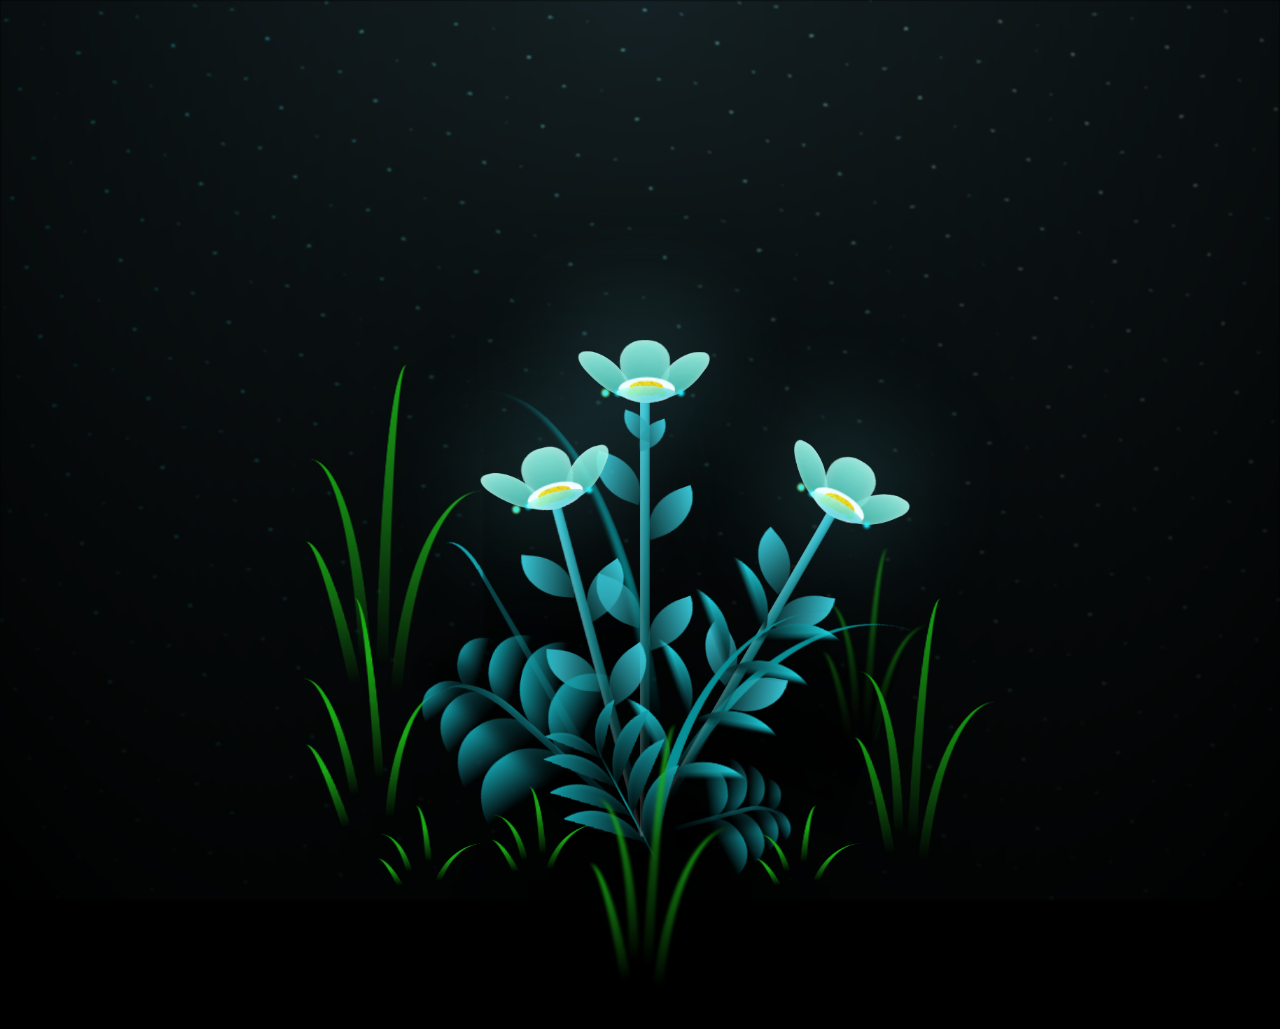
==== index.html @ 648939be "testing" ====
<!DOCTYPE html>
<html lang="en">
<head>
    <meta charset="UTF-8">
    <meta name="viewport" content="width=device-width, initial-scale=1.0">
    <link rel="stylesheet" href="style.css">
    <title>pputeriw</title>
</head>
<body class="not-loaded">
  <a href="next.html"></a>
    <div class="night"></div>
    <div class="flowers">
      <div class="flower flower--1">
        <div class="flower__leafs flower__leafs--1">
          <div class="flower__leaf flower__leaf--1"></div>
          <div class="flower__leaf flower__leaf--2"></div>
          <div class="flower__leaf flower__leaf--3"></div>
          <div class="flower__leaf flower__leaf--4"></div>
  
          <div class="flower__white-circle"></div>
  
          <div class="flower__light flower__light--1"></div>
          <div class="flower__light flower__light--2"></div>
          <div class="flower__light flower__light--3"></div>
          <div class="flower__light flower__light--4"></div>
          <div class="flower__light flower__light--5"></div>
          <div class="flower__light flower__light--6"></div>
          <div class="flower__light flower__light--7"></div>
          <div class="flower__light flower__light--8"></div>
  
        </div>
        <div class="flower__line">
          <div class="flower__line__leaf flower__line__leaf--1"></div>
          <div class="flower__line__leaf flower__line__leaf--2"></div>
          <div class="flower__line__leaf flower__line__leaf--3"></div>
          <div class="flower__line__leaf flower__line__leaf--4"></div>
          <div class="flower__line__leaf flower__line__leaf--5"></div>
          <div class="flower__line__leaf flower__line__leaf--6"></div>
        </div>
      </div>
  
      <div class="flower flower--2">
        <div class="flower__leafs flower__leafs--2">
          <div class="flower__leaf flower__leaf--1"></div>
          <div class="flower__leaf flower__leaf--2"></div>
          <div class="flower__leaf flower__leaf--3"></div>
          <div class="flower__leaf flower__leaf--4"></div>
          <div class="flower__white-circle"></div>
  
          <div class="flower__light flower__light--1"></div>
          <div class="flower__light flower__light--2"></div>
          <div class="flower__light flower__light--3"></div>
          <div class="flower__light flower__light--4"></div>
          <div class="flower__light flower__light--5"></div>
          <div class="flower__light flower__light--6"></div>
          <div class="flower__light flower__light--7"></div>
          <div class="flower__light flower__light--8"></div>
  
        </div>
        <div class="flower__line">
          <div class="flower__line__leaf flower__line__leaf--1"></div>
          <div class="flower__line__leaf flower__line__leaf--2"></div>
          <div class="flower__line__leaf flower__line__leaf--3"></div>
          <div class="flower__line__leaf flower__line__leaf--4"></div>
        </div>
      </div>
  
      <div class="flower flower--3">
        <div class="flower__leafs flower__leafs--3">
          <div class="flower__leaf flower__leaf--1"></div>
          <div class="flower__leaf flower__leaf--2"></div>
          <div class="flower__leaf flower__leaf--3"></div>
          <div class="flower__leaf flower__leaf--4"></div>
          <div class="flower__white-circle"></div>
  
          <div class="flower__light flower__light--1"></div>
          <div class="flower__light flower__light--2"></div>
          <div class="flower__light flower__light--3"></div>
          <div class="flower__light flower__light--4"></div>
          <div class="flower__light flower__light--5"></div>
          <div class="flower__light flower__light--6"></div>
          <div class="flower__light flower__light--7"></div>
          <div class="flower__light flower__light--8"></div>
  
        </div>
        <div class="flower__line">
          <div class="flower__line__leaf flower__line__leaf--1"></div>
          <div class="flower__line__leaf flower__line__leaf--2"></div>
          <div class="flower__line__leaf flower__line__leaf--3"></div>
          <div class="flower__line__leaf flower__line__leaf--4"></div>
        </div>
      </div>
  
      <div class="grow-ans" style="--d:1.2s">
        <div class="flower__g-long">
          <div class="flower__g-long__top"></div>
          <div class="flower__g-long__bottom"></div>
        </div>
      </div>
  
      <div class="growing-grass">
        <div class="flower__grass flower__grass--1">
          <div class="flower__grass--top"></div>
          <div class="flower__grass--bottom"></div>
          <div class="flower__grass__leaf flower__grass__leaf--1"></div>
          <div class="flower__grass__leaf flower__grass__leaf--2"></div>
          <div class="flower__grass__leaf flower__grass__leaf--3"></div>
          <div class="flower__grass__leaf flower__grass__leaf--4"></div>
          <div class="flower__grass__leaf flower__grass__leaf--5"></div>
          <div class="flower__grass__leaf flower__grass__leaf--6"></div>
          <div class="flower__grass__leaf flower__grass__leaf--7"></div>
          <div class="flower__grass__leaf flower__grass__leaf--8"></div>
          <div class="flower__grass__overlay"></div>
        </div>
      </div>
  
      <div class="growing-grass">
        <div class="flower__grass flower__grass--2">
          <div class="flower__grass--top"></div>
          <div class="flower__grass--bottom"></div>
          <div class="flower__grass__leaf flower__grass__leaf--1"></div>
          <div class="flower__grass__leaf flower__grass__leaf--2"></div>
          <div class="flower__grass__leaf flower__grass__leaf--3"></div>
          <div class="flower__grass__leaf flower__grass__leaf--4"></div>
          <div class="flower__grass__leaf flower__grass__leaf--5"></div>
          <div class="flower__grass__leaf flower__grass__leaf--6"></div>
          <div class="flower__grass__leaf flower__grass__leaf--7"></div>
          <div class="flower__grass__leaf flower__grass__leaf--8"></div>
          <div class="flower__grass__overlay"></div>
        </div>
      </div>
  
      <div class="grow-ans" style="--d:2.4s">
        <div class="flower__g-right flower__g-right--1">
          <div class="leaf"></div>
        </div>
      </div>
  
      <div class="grow-ans" style="--d:2.8s">
        <div class="flower__g-right flower__g-right--2">
          <div class="leaf"></div>
        </div>
      </div>
  
      <div class="grow-ans" style="--d:2.8s">
        <div class="flower__g-front">
          <div class="flower__g-front__leaf-wrapper flower__g-front__leaf-wrapper--1">
            <div class="flower__g-front__leaf"></div>
          </div>
          <div class="flower__g-front__leaf-wrapper flower__g-front__leaf-wrapper--2">
            <div class="flower__g-front__leaf"></div>
          </div>
          <div class="flower__g-front__leaf-wrapper flower__g-front__leaf-wrapper--3">
            <div class="flower__g-front__leaf"></div>
          </div>
          <div class="flower__g-front__leaf-wrapper flower__g-front__leaf-wrapper--4">
            <div class="flower__g-front__leaf"></div>
          </div>
          <div class="flower__g-front__leaf-wrapper flower__g-front__leaf-wrapper--5">
            <div class="flower__g-front__leaf"></div>
          </div>
          <div class="flower__g-front__leaf-wrapper flower__g-front__leaf-wrapper--6">
            <div class="flower__g-front__leaf"></div>
          </div>
          <div class="flower__g-front__leaf-wrapper flower__g-front__leaf-wrapper--7">
            <div class="flower__g-front__leaf"></div>
          </div>
          <div class="flower__g-front__leaf-wrapper flower__g-front__leaf-wrapper--8">
            <div class="flower__g-front__leaf"></div>
          </div>
          <div class="flower__g-front__line"></div>
        </div>
      </div>
  
      <div class="grow-ans" style="--d:3.2s">
        <div class="flower__g-fr">
          <div class="leaf"></div>
          <div class="flower__g-fr__leaf flower__g-fr__leaf--1"></div>
          <div class="flower__g-fr__leaf flower__g-fr__leaf--2"></div>
          <div class="flower__g-fr__leaf flower__g-fr__leaf--3"></div>
          <div class="flower__g-fr__leaf flower__g-fr__leaf--4"></div>
          <div class="flower__g-fr__leaf flower__g-fr__leaf--5"></div>
          <div class="flower__g-fr__leaf flower__g-fr__leaf--6"></div>
          <div class="flower__g-fr__leaf flower__g-fr__leaf--7"></div>
          <div class="flower__g-fr__leaf flower__g-fr__leaf--8"></div>
        </div>
      </div>
  
      <div class="long-g long-g--0">
        <div class="grow-ans" style="--d:3s">
          <div class="leaf leaf--0"></div>
        </div>
        <div class="grow-ans" style="--d:2.2s">
          <div class="leaf leaf--1"></div>
        </div>
        <div class="grow-ans" style="--d:3.4s">
          <div class="leaf leaf--2"></div>
        </div>
        <div class="grow-ans" style="--d:3.6s">
          <div class="leaf leaf--3"></div>
        </div>
      </div>
  
      <div class="long-g long-g--1">
        <div class="grow-ans" style="--d:3.6s">
          <div class="leaf leaf--0"></div>
        </div>
        <div class="grow-ans" style="--d:3.8s">
          <div class="leaf leaf--1"></div>
        </div>
        <div class="grow-ans" style="--d:4s">
          <div class="leaf leaf--2"></div>
        </div>
        <div class="grow-ans" style="--d:4.2s">
          <div class="leaf leaf--3"></div>
        </div>
      </div>
  
      <div class="long-g long-g--2">
        <div class="grow-ans" style="--d:4s">
          <div class="leaf leaf--0"></div>
        </div>
        <div class="grow-ans" style="--d:4.2s">
          <div class="leaf leaf--1"></div>
        </div>
        <div class="grow-ans" style="--d:4.4s">
          <div class="leaf leaf--2"></div>
        </div>
        <div class="grow-ans" style="--d:4.6s">
          <div class="leaf leaf--3"></div>
        </div>
      </div>
  
      <div class="long-g long-g--3">
        <div class="grow-ans" style="--d:4s">
          <div class="leaf leaf--0"></div>
        </div>
        <div class="grow-ans" style="--d:4.2s">
          <div class="leaf leaf--1"></div>
        </div>
        <div class="grow-ans" style="--d:3s">
          <div class="leaf leaf--2"></div>
        </div>
        <div class="grow-ans" style="--d:3.6s">
          <div class="leaf leaf--3"></div>
        </div>
      </div>
  
      <div class="long-g long-g--4">
        <div class="grow-ans" style="--d:4s">
          <div class="leaf leaf--0"></div>
        </div>
        <div class="grow-ans" style="--d:4.2s">
          <div class="leaf leaf--1"></div>
        </div>
        <div class="grow-ans" style="--d:3s">
          <div class="leaf leaf--2"></div>
        </div>
        <div class="grow-ans" style="--d:3.6s">
          <div class="leaf leaf--3"></div>
        </div>
      </div>
  
      <div class="long-g long-g--5">
        <div class="grow-ans" style="--d:4s">
          <div class="leaf leaf--0"></div>
        </div>
        <div class="grow-ans" style="--d:4.2s">
          <div class="leaf leaf--1"></div>
        </div>
        <div class="grow-ans" style="--d:3s">
          <div class="leaf leaf--2"></div>
        </div>
        <div class="grow-ans" style="--d:3.6s">
          <div class="leaf leaf--3"></div>
        </div>
      </div>
  
      <div class="long-g long-g--6">
        <div class="grow-ans" style="--d:4.2s">
          <div class="leaf leaf--0"></div>
        </div>
        <div class="grow-ans" style="--d:4.4s">
          <div class="leaf leaf--1"></div>
        </div>
        <div class="grow-ans" style="--d:4.6s">
          <div class="leaf leaf--2"></div>
        </div>
        <div class="grow-ans" style="--d:4.8s">
          <div class="leaf leaf--3"></div>
        </div>
      </div>
  
      <div class="long-g long-g--7">
        <div class="grow-ans" style="--d:3s">
          <div class="leaf leaf--0"></div>
        </div>
        <div class="grow-ans" style="--d:3.2s">
          <div class="leaf leaf--1"></div>
        </div>
        <div class="grow-ans" style="--d:3.5s">
          <div class="leaf leaf--2"></div>
        </div>
        <div class="grow-ans" style="--d:3.6s">
          <div class="leaf leaf--3"></div>
        </div>
      </div>
    </div>
    <script src="java.js"></script>
</body>
  
</html>
---- style.css ----
*,
*::after,
*::before {
  padding: 0;
  margin: 0;
  box-sizing: border-box;
}

:root {
  --dark-color: #000;
}

body {
  display: flex;
  align-items: flex-end;
  justify-content: center;
  min-height: 100vh;
  background-color: var(--dark-color);
  overflow: hidden;
  perspective: 1000px;
}

.night {
  position: fixed;
  left: 50%;
  top: 0;
  transform: translateX(-50%);
  width: 100%;
  height: 100%;
  filter: blur(0.1vmin);
  background-image: radial-gradient(ellipse at top, transparent 0%, var(--dark-color)), radial-gradient(ellipse at bottom, var(--dark-color), rgba(145, 233, 255, 0.2)), repeating-linear-gradient(220deg, black 0px, black 19px, transparent 19px, transparent 22px), repeating-linear-gradient(189deg, black 0px, black 19px, transparent 19px, transparent 22px), repeating-linear-gradient(148deg, black 0px, black 19px, transparent 19px, transparent 22px), linear-gradient(90deg, #00fffa, #f0f0f0);
}

.flowers {
  position: relative;
  transform: scale(0.7);
}

.flower {
  position: absolute;
  bottom: 10vmin;
  transform-origin: bottom center;
  z-index: 10;
  --fl-speed: 0.8s;
}
.flower--1 {
  animation: moving-flower-1 4s linear infinite;
}
.flower--1 .flower__line {
  height: 70vmin;
  animation-delay: 0.3s;
}
.flower--1 .flower__line__leaf--1 {
  animation: blooming-leaf-right var(--fl-speed) 1.6s backwards;
}
.flower--1 .flower__line__leaf--2 {
  animation: blooming-leaf-right var(--fl-speed) 1.4s backwards;
}
.flower--1 .flower__line__leaf--3 {
  animation: blooming-leaf-left var(--fl-speed) 1.2s backwards;
}
.flower--1 .flower__line__leaf--4 {
  animation: blooming-leaf-left var(--fl-speed) 1s backwards;
}
.flower--1 .flower__line__leaf--5 {
  animation: blooming-leaf-right var(--fl-speed) 1.8s backwards;
}
.flower--1 .flower__line__leaf--6 {
  animation: blooming-leaf-left var(--fl-speed) 2s backwards;
}
.flower--2 {
  left: 50%;
  transform: rotate(30deg);
  animation: moving-flower-2 4s linear infinite;
}
.flower--2 .flower__line {
  height: 60vmin;
  animation-delay: 0.8s;
}
.flower--2 .flower__line__leaf--1 {
  animation: blooming-leaf-right var(--fl-speed) 1.9s backwards;
}
.flower--2 .flower__line__leaf--2 {
  animation: blooming-leaf-right var(--fl-speed) 1.7s backwards;
}
.flower--2 .flower__line__leaf--3 {
  animation: blooming-leaf-left var(--fl-speed) 1.5s backwards;
}
.flower--2 .flower__line__leaf--4 {
  animation: blooming-leaf-left var(--fl-speed) 1.3s backwards;
}
.flower--3 {
  left: 50%;
  transform: rotate(-15deg);
  animation: moving-flower-3 4s linear infinite;
}
.flower--3 .flower__line {
  animation-delay: 0.9s;
}
.flower--3 .flower__line__leaf--1 {
  animation: blooming-leaf-right var(--fl-speed) 2.5s backwards;
}
.flower--3 .flower__line__leaf--2 {
  animation: blooming-leaf-right var(--fl-speed) 2.3s backwards;
}
.flower--3 .flower__line__leaf--3 {
  animation: blooming-leaf-left var(--fl-speed) 2.1s backwards;
}
.flower--3 .flower__line__leaf--4 {
  animation: blooming-leaf-left var(--fl-speed) 1.9s backwards;
}
.flower__leafs {
  position: relative;
  animation: blooming-flower 2s backwards;
}
.flower__leafs--1 {
  animation-delay: 1.1s;
}
.flower__leafs--2 {
  animation-delay: 1.4s;
}
.flower__leafs--3 {
  animation-delay: 1.7s;
}
.flower__leafs::after {
  content: "";
  position: absolute;
  left: 0;
  top: 0;
  transform: translate(-50%, -100%);
  width: 8vmin;
  height: 8vmin;
  background-color: #6bf0ff;
  filter: blur(10vmin);
}
.flower__leaf {
  position: absolute;
  bottom: 0;
  left: 50%;
  width: 8vmin;
  height: 11vmin;
  border-radius: 51% 49% 47% 53%/44% 45% 55% 69%;
  background-color: #65e6cc;
  background-image: linear-gradient(to top, #40bbab, #a7ffee);
  transform-origin: bottom center;
  opacity: 0.9;
  box-shadow: inset 0 0 2vmin rgba(255, 255, 255, 0.5);
}
.flower__leaf--1 {
  transform: translate(-10%, 1%) rotateY(40deg) rotateX(-50deg);
}
.flower__leaf--2 {
  transform: translate(-50%, -4%) rotateX(40deg);
}
.flower__leaf--3 {
  transform: translate(-90%, 0%) rotateY(45deg) rotateX(50deg);
}
.flower__leaf--4 {
  width: 8vmin;
  height: 8vmin;
  transform-origin: bottom left;
  border-radius: 4vmin 10vmin 4vmin 4vmin;
  transform: translate(0%, 18%) rotateX(70deg) rotate(-43deg);
  background-image: linear-gradient(to top, #39c6d6, #a7ffee);
  z-index: 1;
  opacity: 0.8;
}
.flower__white-circle {
  position: absolute;
  left: -3.5vmin;
  top: -3vmin;
  width: 9vmin;
  height: 4vmin;
  border-radius: 50%;
  background-color: #fff;
}
.flower__white-circle::after {
  content: "";
  position: absolute;
  left: 50%;
  top: 45%;
  transform: translate(-50%, -50%);
  width: 60%;
  height: 60%;
  border-radius: inherit;
  background-image: repeating-linear-gradient(135deg, rgba(0, 0, 0, 0.03) 0px, rgba(0, 0, 0, 0.03) 1px, transparent 1px, transparent 12px), repeating-linear-gradient(45deg, rgba(0, 0, 0, 0.03) 0px, rgba(0, 0, 0, 0.03) 1px, transparent 1px, transparent 12px), repeating-linear-gradient(67.5deg, rgba(0, 0, 0, 0.03) 0px, rgba(0, 0, 0, 0.03) 1px, transparent 1px, transparent 12px), repeating-linear-gradient(135deg, rgba(0, 0, 0, 0.03) 0px, rgba(0, 0, 0, 0.03) 1px, transparent 1px, transparent 12px), repeating-linear-gradient(45deg, rgba(0, 0, 0, 0.03) 0px, rgba(0, 0, 0, 0.03) 1px, transparent 1px, transparent 12px), repeating-linear-gradient(112.5deg, rgba(0, 0, 0, 0.03) 0px, rgba(0, 0, 0, 0.03) 1px, transparent 1px, transparent 12px), repeating-linear-gradient(112.5deg, rgba(0, 0, 0, 0.03) 0px, rgba(0, 0, 0, 0.03) 1px, transparent 1px, transparent 12px), repeating-linear-gradient(45deg, rgba(0, 0, 0, 0.03) 0px, rgba(0, 0, 0, 0.03) 1px, transparent 1px, transparent 12px), repeating-linear-gradient(22.5deg, rgba(0, 0, 0, 0.03) 0px, rgba(0, 0, 0, 0.03) 1px, transparent 1px, transparent 12px), repeating-linear-gradient(45deg, rgba(0, 0, 0, 0.03) 0px, rgba(0, 0, 0, 0.03) 1px, transparent 1px, transparent 12px), repeating-linear-gradient(22.5deg, rgba(0, 0, 0, 0.03) 0px, rgba(0, 0, 0, 0.03) 1px, transparent 1px, transparent 12px), repeating-linear-gradient(135deg, rgba(0, 0, 0, 0.03) 0px, rgba(0, 0, 0, 0.03) 1px, transparent 1px, transparent 12px), repeating-linear-gradient(157.5deg, rgba(0, 0, 0, 0.03) 0px, rgba(0, 0, 0, 0.03) 1px, transparent 1px, transparent 12px), repeating-linear-gradient(67.5deg, rgba(0, 0, 0, 0.03) 0px, rgba(0, 0, 0, 0.03) 1px, transparent 1px, transparent 12px), repeating-linear-gradient(67.5deg, rgba(0, 0, 0, 0.03) 0px, rgba(0, 0, 0, 0.03) 1px, transparent 1px, transparent 12px), linear-gradient(90deg, #ffeb12, #ffce00);
}
.flower__line {
  height: 55vmin;
  width: 1.5vmin;
  background-image: linear-gradient(to left, rgba(0, 0, 0, 0.2), transparent, rgba(255, 255, 255, 0.2)), linear-gradient(to top, transparent 10%, #14757a, #39c6d6);
  box-shadow: inset 0 0 2px rgba(0, 0, 0, 0.5);
  animation: grow-flower-tree 4s backwards;
}
.flower__line__leaf {
  --w: 7vmin;
  --h: calc(var(--w) + 2vmin);
  position: absolute;
  top: 20%;
  left: 90%;
  width: var(--w);
  height: var(--h);
  border-top-right-radius: var(--h);
  border-bottom-left-radius: var(--h);
  background-image: linear-gradient(to top, rgba(20, 117, 122, 0.4), #39c6d6);
}
.flower__line__leaf--1 {
  transform: rotate(70deg) rotateY(30deg);
}
.flower__line__leaf--2 {
  top: 45%;
  transform: rotate(70deg) rotateY(30deg);
}
.flower__line__leaf--3, .flower__line__leaf--4, .flower__line__leaf--6 {
  border-top-right-radius: 0;
  border-bottom-left-radius: 0;
  border-top-left-radius: var(--h);
  border-bottom-right-radius: var(--h);
  left: -460%;
  top: 12%;
  transform: rotate(-70deg) rotateY(30deg);
}
.flower__line__leaf--4 {
  top: 40%;
}
.flower__line__leaf--5 {
  top: 0;
  transform-origin: left;
  transform: rotate(70deg) rotateY(30deg) scale(0.6);
}
.flower__line__leaf--6 {
  top: -2%;
  left: -450%;
  transform-origin: right;
  transform: rotate(-70deg) rotateY(30deg) scale(0.6);
}
.flower__light {
  position: absolute;
  bottom: 0vmin;
  width: 1vmin;
  height: 1vmin;
  background-color: #fffb00;
  border-radius: 50%;
  filter: blur(0.2vmin);
  animation: light-ans 4s linear infinite backwards;
}
.flower__light:nth-child(odd) {
  background-color: #23f0ff;
}
.flower__light--1 {
  left: -2vmin;
  animation-delay: 1s;
}
.flower__light--2 {
  left: 3vmin;
  animation-delay: 0.5s;
}
.flower__light--3 {
  left: -6vmin;
  animation-delay: 0.3s;
}
.flower__light--4 {
  left: 6vmin;
  animation-delay: 0.9s;
}
.flower__light--5 {
  left: -1vmin;
  animation-delay: 1.5s;
}
.flower__light--6 {
  left: -4vmin;
  animation-delay: 3s;
}
.flower__light--7 {
  left: 3vmin;
  animation-delay: 2s;
}
.flower__light--8 {
  left: -6vmin;
  animation-delay: 3.5s;
}
.flower__grass {
  --c: #159faa;
  --line-w: 1.5vmin;
  position: absolute;
  bottom: 12vmin;
  left: -7vmin;
  display: flex;
  flex-direction: column;
  align-items: flex-end;
  z-index: 20;
  transform-origin: bottom center;
  transform: rotate(-48deg) rotateY(40deg);
}
.flower__grass--1 {
  animation: moving-grass 2s linear infinite;
}
.flower__grass--2 {
  left: 2vmin;
  bottom: 10vmin;
  transform: scale(0.5) rotate(75deg) rotateX(10deg) rotateY(-200deg);
  opacity: 0.8;
  z-index: 0;
  animation: moving-grass--2 1.5s linear infinite;
}
.flower__grass--top {
  width: 7vmin;
  height: 10vmin;
  border-top-right-radius: 100%;
  border-right: var(--line-w) solid var(--c);
  transform-origin: bottom center;
  transform: rotate(-2deg);
}
.flower__grass--bottom {
  margin-top: -2px;
  width: var(--line-w);
  height: 25vmin;
  background-image: linear-gradient(to top, transparent, var(--c));
}
.flower__grass__leaf {
  --size: 10vmin;
  position: absolute;
  width: calc(var(--size) * 2.1);
  height: var(--size);
  border-top-left-radius: var(--size);
  border-top-right-radius: var(--size);
  background-image: linear-gradient(to top, transparent, transparent 30%, var(--c));
  z-index: 100;
}
.flower__grass__leaf--1 {
  top: -6%;
  left: 30%;
  --size: 6vmin;
  transform: rotate(-20deg);
  animation: growing-grass-ans--1 2s 2.6s backwards;
}
@keyframes growing-grass-ans--1 {
  0% {
    transform-origin: bottom left;
    transform: rotate(-20deg) scale(0);
  }
}
.flower__grass__leaf--2 {
  top: -5%;
  left: -110%;
  --size: 6vmin;
  transform: rotate(10deg);
  animation: growing-grass-ans--2 2s 2.4s linear backwards;
}
@keyframes growing-grass-ans--2 {
  0% {
    transform-origin: bottom right;
    transform: rotate(10deg) scale(0);
  }
}
.flower__grass__leaf--3 {
  top: 5%;
  left: 60%;
  --size: 8vmin;
  transform: rotate(-18deg) rotateX(-20deg);
  animation: growing-grass-ans--3 2s 2.2s linear backwards;
}
@keyframes growing-grass-ans--3 {
  0% {
    transform-origin: bottom left;
    transform: rotate(-18deg) rotateX(-20deg) scale(0);
  }
}
.flower__grass__leaf--4 {
  top: 6%;
  left: -135%;
  --size: 8vmin;
  transform: rotate(2deg);
  animation: growing-grass-ans--4 2s 2s linear backwards;
}
@keyframes growing-grass-ans--4 {
  0% {
    transform-origin: bottom right;
    transform: rotate(2deg) scale(0);
  }
}
.flower__grass__leaf--5 {
  top: 20%;
  left: 60%;
  --size: 10vmin;
  transform: rotate(-24deg) rotateX(-20deg);
  animation: growing-grass-ans--5 2s 1.8s linear backwards;
}
@keyframes growing-grass-ans--5 {
  0% {
    transform-origin: bottom left;
    transform: rotate(-24deg) rotateX(-20deg) scale(0);
  }
}
.flower__grass__leaf--6 {
  top: 22%;
  left: -180%;
  --size: 10vmin;
  transform: rotate(10deg);
  animation: growing-grass-ans--6 2s 1.6s linear backwards;
}
@keyframes growing-grass-ans--6 {
  0% {
    transform-origin: bottom right;
    transform: rotate(10deg) scale(0);
  }
}
.flower__grass__leaf--7 {
  top: 39%;
  left: 70%;
  --size: 10vmin;
  transform: rotate(-10deg);
  animation: growing-grass-ans--7 2s 1.4s linear backwards;
}
@keyframes growing-grass-ans--7 {
  0% {
    transform-origin: bottom left;
    transform: rotate(-10deg) scale(0);
  }
}
.flower__grass__leaf--8 {
  top: 40%;
  left: -215%;
  --size: 11vmin;
  transform: rotate(10deg);
  animation: growing-grass-ans--8 2s 1.2s linear backwards;
}
@keyframes growing-grass-ans--8 {
  0% {
    transform-origin: bottom right;
    transform: rotate(10deg) scale(0);
  }
}
.flower__grass__overlay {
  position: absolute;
  top: -10%;
  right: 0%;
  width: 100%;
  height: 100%;
  background-color: rgba(0, 0, 0, 0.6);
  filter: blur(1.5vmin);
  z-index: 100;
}
.flower__g-long {
  --w: 2vmin;
  --h: 6vmin;
  --c: #159faa;
  position: absolute;
  bottom: 10vmin;
  left: -3vmin;
  transform-origin: bottom center;
  transform: rotate(-30deg) rotateY(-20deg);
  display: flex;
  flex-direction: column;
  align-items: flex-end;
  animation: flower-g-long-ans 3s linear infinite;
}
@keyframes flower-g-long-ans {
  0%, 100% {
    transform: rotate(-30deg) rotateY(-20deg);
  }
  50% {
    transform: rotate(-32deg) rotateY(-20deg);
  }
}
.flower__g-long__top {
  top: calc(var(--h) * -1);
  width: calc(var(--w) + 1vmin);
  height: var(--h);
  border-top-right-radius: 100%;
  border-right: 0.7vmin solid var(--c);
  transform: translate(-0.7vmin, 1vmin);
}
.flower__g-long__bottom {
  width: var(--w);
  height: 50vmin;
  transform-origin: bottom center;
  background-image: linear-gradient(to top, transparent 30%, var(--c));
  box-shadow: inset 0 0 2px rgba(0, 0, 0, 0.5);
  clip-path: polygon(35% 0, 65% 1%, 100% 100%, 0% 100%);
}
.flower__g-right {
  position: absolute;
  bottom: 6vmin;
  left: -2vmin;
  transform-origin: bottom left;
  transform: rotate(20deg);
}
.flower__g-right .leaf {
  width: 30vmin;
  height: 50vmin;
  border-top-left-radius: 100%;
  border-left: 2vmin solid #079097;
  background-image: linear-gradient(to bottom, transparent, var(--dark-color) 60%);
  mask-image: linear-gradient(to top, transparent 30%, #079097 60%);
}
.flower__g-right--1 {
  animation: flower-g-right-ans 2.5s linear infinite;
}
.flower__g-right--2 {
  left: 5vmin;
  transform: rotateY(-180deg);
  animation: flower-g-right-ans--2 3s linear infinite;
}
.flower__g-right--2 .leaf {
  height: 75vmin;
  filter: blur(0.3vmin);
  opacity: 0.8;
}
@keyframes flower-g-right-ans {
  0%, 100% {
    transform: rotate(20deg);
  }
  50% {
    transform: rotate(24deg) rotateX(-20deg);
  }
}
@keyframes flower-g-right-ans--2 {
  0%, 100% {
    transform: rotateY(-180deg) rotate(0deg) rotateX(-20deg);
  }
  50% {
    transform: rotateY(-180deg) rotate(6deg) rotateX(-20deg);
  }
}
.flower__g-front {
  position: absolute;
  bottom: 6vmin;
  left: 2.5vmin;
  z-index: 100;
  transform-origin: bottom center;
  transform: rotate(-28deg) rotateY(30deg) scale(1.04);
  animation: flower__g-front-ans 2s linear infinite;
}
@keyframes flower__g-front-ans {
  0%, 100% {
    transform: rotate(-28deg) rotateY(30deg) scale(1.04);
  }
  50% {
    transform: rotate(-35deg) rotateY(40deg) scale(1.04);
  }
}
.flower__g-front__line {
  width: 0.3vmin;
  height: 20vmin;
  background-image: linear-gradient(to top, transparent, #079097, transparent 100%);
  position: relative;
}
.flower__g-front__leaf-wrapper {
  position: absolute;
  top: 0;
  left: 0;
  transform-origin: bottom left;
  transform: rotate(10deg);
}
.flower__g-front__leaf-wrapper:nth-child(even) {
  left: 0vmin;
  transform: rotateY(-180deg) rotate(5deg);
  animation: flower__g-front__leaf-left-ans 1s ease-in backwards;
}
.flower__g-front__leaf-wrapper:nth-child(odd) {
  animation: flower__g-front__leaf-ans 1s ease-in backwards;
}
.flower__g-front__leaf-wrapper--1 {
  top: -8vmin;
  transform: scale(0.7);
  animation: flower__g-front__leaf-ans 1s 5.5s ease-in backwards !important;
}
.flower__g-front__leaf-wrapper--2 {
  top: -8vmin;
  transform: rotateY(-180deg) scale(0.7) !important;
  animation: flower__g-front__leaf-left-ans-2 1s 4.6s ease-in backwards !important;
}
.flower__g-front__leaf-wrapper--3 {
  top: -3vmin;
  animation: flower__g-front__leaf-ans 1s 4.6s ease-in backwards;
}
.flower__g-front__leaf-wrapper--4 {
  top: -3vmin;
  transform: rotateY(-180deg) scale(0.9) !important;
  animation: flower__g-front__leaf-left-ans-2 1s 4.6s ease-in backwards !important;
}
@keyframes flower__g-front__leaf-left-ans-2 {
  0% {
    transform: rotateY(-180deg) scale(0);
  }
}
.flower__g-front__leaf-wrapper--5, .flower__g-front__leaf-wrapper--6 {
  top: 2vmin;
}
.flower__g-front__leaf-wrapper--7, .flower__g-front__leaf-wrapper--8 {
  top: 6.5vmin;
}
.flower__g-front__leaf-wrapper--2 {
  animation-delay: 5.2s !important;
}
.flower__g-front__leaf-wrapper--3 {
  animation-delay: 4.9s !important;
}
.flower__g-front__leaf-wrapper--5 {
  animation-delay: 4.3s !important;
}
.flower__g-front__leaf-wrapper--6 {
  animation-delay: 4.1s !important;
}
.flower__g-front__leaf-wrapper--7 {
  animation-delay: 3.8s !important;
}
.flower__g-front__leaf-wrapper--8 {
  animation-delay: 3.5s !important;
}
@keyframes flower__g-front__leaf-ans {
  0% {
    transform: rotate(10deg) scale(0);
  }
}
@keyframes flower__g-front__leaf-left-ans {
  0% {
    transform: rotateY(-180deg) rotate(5deg) scale(0);
  }
}
.flower__g-front__leaf {
  width: 10vmin;
  height: 10vmin;
  border-radius: 100% 0% 0% 100%/100% 100% 0% 0%;
  box-shadow: inset 0 2px 1vmin rgba(44, 238, 252, 0.2);
  background-image: linear-gradient(to bottom left, transparent, var(--dark-color)), linear-gradient(to bottom right, #159faa 50%, transparent 50%, transparent);
  -webkit-mask-image: linear-gradient(to bottom right, #159faa 50%, transparent 50%, transparent);
  mask-image: linear-gradient(to bottom right, #159faa 50%, transparent 50%, transparent);
}
.flower__g-fr {
  position: absolute;
  bottom: -4vmin;
  left: vmin;
  transform-origin: bottom left;
  z-index: 10;
  animation: flower__g-fr-ans 2s linear infinite;
}
@keyframes flower__g-fr-ans {
  0%, 100% {
    transform: rotate(2deg);
  }
  50% {
    transform: rotate(4deg);
  }
}
.flower__g-fr .leaf {
  width: 30vmin;
  height: 50vmin;
  border-top-left-radius: 100%;
  border-left: 2vmin solid #079097;
  mask-image: linear-gradient(to top, transparent 25%, #079097 50%);
  position: relative;
  z-index: 1;
}
.flower__g-fr__leaf {
  position: absolute;
  top: 0;
  left: 0;
  width: 10vmin;
  height: 10vmin;
  border-radius: 100% 0% 0% 100%/100% 100% 0% 0%;
  box-shadow: inset 0 2px 1vmin rgba(44, 238, 252, 0.2);
  background-image: linear-gradient(to bottom left, transparent, var(--dark-color) 98%), linear-gradient(to bottom right, #23f0ff 45%, transparent 50%, transparent);
  mask-image: linear-gradient(135deg, #159faa 40%, transparent 50%, transparent);
}
.flower__g-fr__leaf--1 {
  left: 20vmin;
  transform: rotate(45deg);
  animation: flower__g-fr-leaft-ans-1 0.5s 5.2s linear backwards;
}
@keyframes flower__g-fr-leaft-ans-1 {
  0% {
    transform-origin: left;
    transform: rotate(45deg) scale(0);
  }
}
.flower__g-fr__leaf--2 {
  left: 12vmin;
  top: -7vmin;
  transform: rotate(25deg) rotateY(-180deg);
  animation: flower__g-fr-leaft-ans-6 0.5s 5s linear backwards;
}
.flower__g-fr__leaf--3 {
  left: 15vmin;
  top: 6vmin;
  transform: rotate(55deg);
  animation: flower__g-fr-leaft-ans-5 0.5s 4.8s linear backwards;
}
.flower__g-fr__leaf--4 {
  left: 6vmin;
  top: -2vmin;
  transform: rotate(25deg) rotateY(-180deg);
  animation: flower__g-fr-leaft-ans-6 0.5s 4.6s linear backwards;
}
.flower__g-fr__leaf--5 {
  left: 10vmin;
  top: 14vmin;
  transform: rotate(55deg);
  animation: flower__g-fr-leaft-ans-5 0.5s 4.4s linear backwards;
}
@keyframes flower__g-fr-leaft-ans-5 {
  0% {
    transform-origin: left;
    transform: rotate(55deg) scale(0);
  }
}
.flower__g-fr__leaf--6 {
  left: 0vmin;
  top: 6vmin;
  transform: rotate(25deg) rotateY(-180deg);
  animation: flower__g-fr-leaft-ans-6 0.5s 4.2s linear backwards;
}
@keyframes flower__g-fr-leaft-ans-6 {
  0% {
    transform-origin: right;
    transform: rotate(25deg) rotateY(-180deg) scale(0);
  }
}
.flower__g-fr__leaf--7 {
  left: 5vmin;
  top: 22vmin;
  transform: rotate(45deg);
  animation: flower__g-fr-leaft-ans-7 0.5s 4s linear backwards;
}
@keyframes flower__g-fr-leaft-ans-7 {
  0% {
    transform-origin: left;
    transform: rotate(45deg) scale(0);
  }
}
.flower__g-fr__leaf--8 {
  left: -4vmin;
  top: 15vmin;
  transform: rotate(15deg) rotateY(-180deg);
  animation: flower__g-fr-leaft-ans-8 0.5s 3.8s linear backwards;
}
@keyframes flower__g-fr-leaft-ans-8 {
  0% {
    transform-origin: right;
    transform: rotate(15deg) rotateY(-180deg) scale(0);
  }
}

.long-g {
  position: absolute;
  bottom: 25vmin;
  left: -42vmin;
  transform-origin: bottom left;
}
.long-g--1 {
  bottom: 0vmin;
  transform: scale(0.8) rotate(-5deg);
}
.long-g--1 .leaf {
mask-image: linear-gradient(to top, transparent 40%, #079097 80%) !important;
}
.long-g--1 .leaf--1 {
  --w: 5vmin;
  --h: 60vmin;
  left: -2vmin;
  transform: rotate(3deg) rotateY(-180deg);
}
.long-g--2, .long-g--3 {
  bottom: -3vmin;
  left: -35vmin;
  transform-origin: center;
  transform: scale(0.6) rotateX(60deg);
}
.long-g--2 .leaf, .long-g--3 .leaf {
  mask-image: linear-gradient(to top, transparent 50%, #079097 80%) !important;
}
.long-g--2 .leaf--1, .long-g--3 .leaf--1 {
  left: -1vmin;
  transform: rotateY(-180deg);
}
.long-g--3 {
  left: -17vmin;
  bottom: 0vmin;
}
.long-g--3 .leaf {
  mask-image: linear-gradient(to top, transparent 40%, #079097 80%) !important;
}
.long-g--4 {
  left: 25vmin;
  bottom: -3vmin;
  transform-origin: center;
  transform: scale(0.6) rotateX(60deg);
}
.long-g--4 .leaf {
  mask-image: linear-gradient(to top, transparent 50%, #079097 80%) !important;
}
.long-g--5 {
  left: 42vmin;
  bottom: 0vmin;
  transform: scale(0.8) rotate(2deg);
}
.long-g--6 {
  left: 0vmin;
  bottom: -20vmin;
  z-index: 100;
  filter: blur(0.3vmin);
  transform: scale(0.8) rotate(2deg);
}
.long-g--7 {
  left: 35vmin;
  bottom: 20vmin;
  z-index: -1;
  filter: blur(0.3vmin);
  transform: scale(0.6) rotate(2deg);
  opacity: 0.7;
}
.long-g .leaf {
  --w: 15vmin;
  --h: 40vmin;
  --c: #1aaa15;
  position: absolute;
  bottom: 0;
  width: var(--w);
  height: var(--h);
  border-top-left-radius: 100%;
  border-left: 2vmin solid var(--c);
  mask-image: linear-gradient(to top, transparent 20%, var(--dark-color));
  transform-origin: bottom center;
}
.long-g .leaf--0 {
  left: 2vmin;
  animation: leaf-ans-1 4s linear infinite;
}
.long-g .leaf--1 {
  --w: 5vmin;
  --h: 60vmin;
  animation: leaf-ans-1 4s linear infinite;
}
.long-g .leaf--2 {
  --w: 10vmin;
  --h: 40vmin;
  left: -0.5vmin;
  bottom: 5vmin;
  transform-origin: bottom left;
  transform: rotateY(-180deg);
  animation: leaf-ans-2 3s linear infinite;
}
.long-g .leaf--3 {
  --w: 5vmin;
  --h: 30vmin;
  left: -1vmin;
  bottom: 3.2vmin;
  transform-origin: bottom left;
  transform: rotate(-10deg) rotateY(-180deg);
  animation: leaf-ans-3 3s linear infinite;
}

@keyframes leaf-ans-1 {
  0%, 100% {
    transform: rotate(-5deg) scale(1);
  }
  50% {
    transform: rotate(5deg) scale(1.1);
  }
}
@keyframes leaf-ans-2 {
  0%, 100% {
    transform: rotateY(-180deg) rotate(5deg);
  }
  50% {
    transform: rotateY(-180deg) rotate(0deg) scale(1.1);
  }
}
@keyframes leaf-ans-3 {
  0%, 100% {
    transform: rotate(-10deg) rotateY(-180deg);
  }
  50% {
    transform: rotate(-20deg) rotateY(-180deg);
  }
}
.grow-ans {
  animation: grow-ans 2s var(--d) backwards;
}

@keyframes grow-ans {
  0% {
    transform: scale(0);
    opacity: 0;
  }
}
@keyframes light-ans {
  0% {
    opacity: 0;
    transform: translateY(0vmin);
  }
  25% {
    opacity: 1;
    transform: translateY(-5vmin) translateX(-2vmin);
  }
  50% {
    opacity: 1;
    transform: translateY(-15vmin) translateX(2vmin);
    filter: blur(0.2vmin);
  }
  75% {
    transform: translateY(-20vmin) translateX(-2vmin);
    filter: blur(0.2vmin);
  }
  100% {
    transform: translateY(-30vmin);
    opacity: 0;
    filter: blur(1vmin);
  }
}
@keyframes moving-flower-1 {
  0%, 100% {
    transform: rotate(2deg);
  }
  50% {
    transform: rotate(-2deg);
  }
}
@keyframes moving-flower-2 {
  0%, 100% {
    transform: rotate(18deg);
  }
  50% {
    transform: rotate(14deg);
  }
}
@keyframes moving-flower-3 {
  0%, 100% {
    transform: rotate(-18deg);
  }
  50% {
    transform: rotate(-20deg) rotateY(-10deg);
  }
}
@keyframes blooming-leaf-right {
  0% {
    transform-origin: left;
    transform: rotate(70deg) rotateY(30deg) scale(0);
  }
}
@keyframes blooming-leaf-left {
  0% {
    transform-origin: right;
    transform: rotate(-70deg) rotateY(30deg) scale(0);
  }
}
@keyframes grow-flower-tree {
  0% {
    height: 0;
    border-radius: 1vmin;
  }
}
@keyframes blooming-flower {
  0% {
    transform: scale(0);
  }
}
@keyframes moving-grass {
  0%, 100% {
    transform: rotate(-48deg) rotateY(40deg);
  }
  50% {
    transform: rotate(-50deg) rotateY(40deg);
  }
}
@keyframes moving-grass--2 {
  0%, 100% {
    transform: scale(0.5) rotate(75deg) rotateX(10deg) rotateY(-200deg);
  }
  50% {
    transform: scale(0.5) rotate(79deg) rotateX(10deg) rotateY(-200deg);
  }
}
.growing-grass {
  animation: growing-grass-ans 1s 2s backwards;
}

@keyframes growing-grass-ans {
  0% {
    transform: scale(0);
  }
}
.not-loaded * {
  animation-play-state: paused !important;
}

{
    cursor:pointer;
    will-change:transform:
    transform-origin:50% 50%;
    -webkit-animation:heart 1.8s
    cubic-bezier(0.17,0.89,0.32,1.49);
    animation:heart 1.8s
    cubic-bezier(0.17,0.89,0.32,1.49);
}
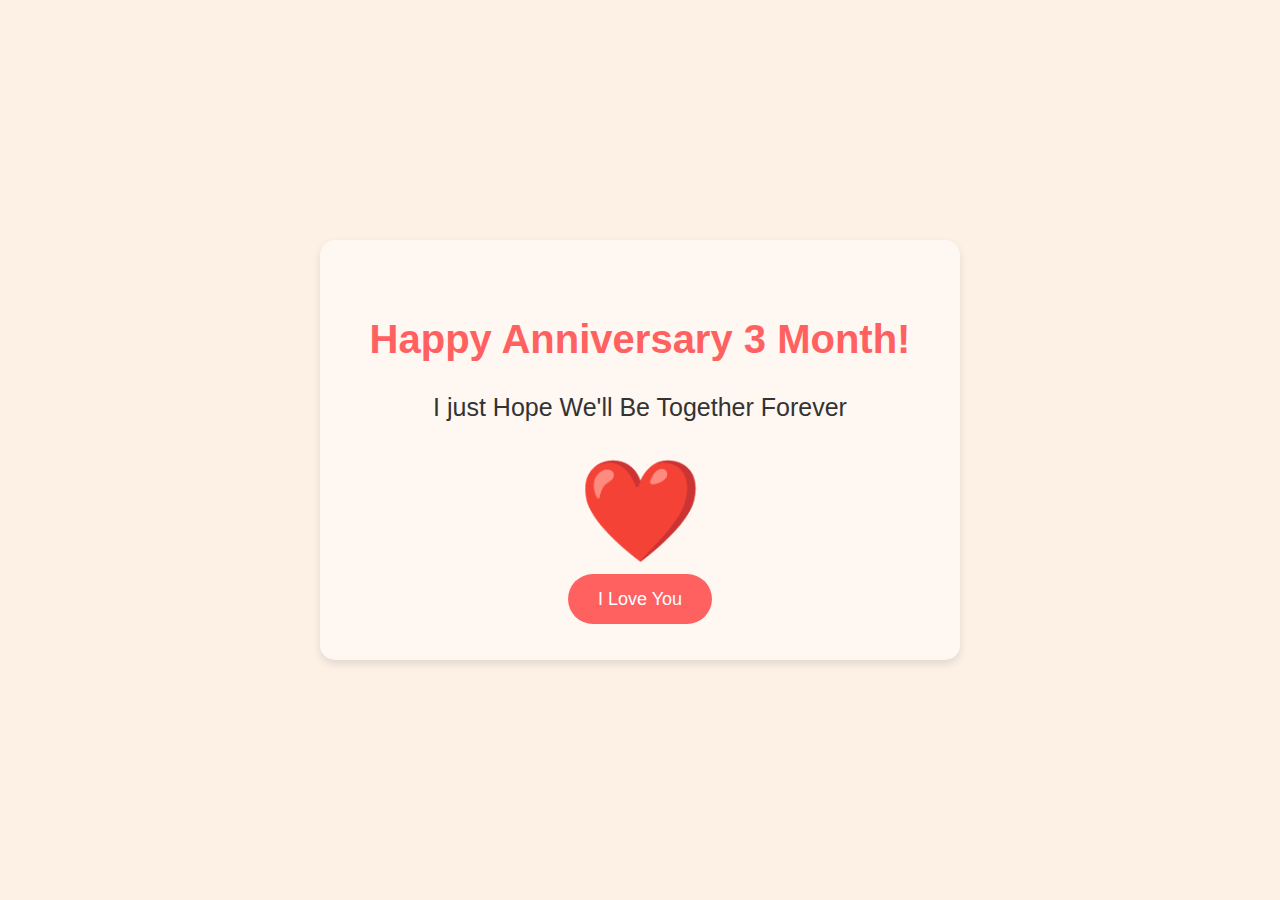
==== commit 181f8a80: "testing" ====
--- a/index.html
+++ b/index.html
@@ -3,310 +3,64 @@
 <head>
     <meta charset="UTF-8">
     <meta name="viewport" content="width=device-width, initial-scale=1.0">
-    <link rel="stylesheet" href="style.css">
+    <meta http-equiv="X-UA-Compatible" content="ie=edge">
+    <link rel="icon" href="img/flower.jpg" type="image/x-icon">
     <title>pputeriw</title>
+    <style>
+        body {
+            font-family: 'Arial', sans-serif;
+            background-color: #fdf1e6;
+            margin: 0;
+            padding: 0;
+            display: flex;
+            justify-content: center;
+            align-items: center;
+            height: 100vh;
+        }
+        .container {
+            text-align: center;
+            background-color: #fff7f2;
+            padding: 50px;
+            border-radius: 15px;
+            box-shadow: 0 4px 8px rgba(0, 0, 0, 0.1);
+            max-width: 600px;
+        }
+        h1 {
+            color: #ff6161;
+            font-size: 40px;
+            margin-bottom: 20px;
+        }
+        p {
+            font-size: 25px;
+            color: #333;
+            line-height: 1.6;
+        }
+        .heart {
+            color: #ff6161;
+            font-size: 100px;
+            margin-top: 25px;
+        }
+        .button {
+            margin-top: 20px;
+            padding: 15px 30px;
+            background-color: #ff6161;
+            color: white;
+            text-decoration: none;
+            font-size: 18px;
+            border-radius: 30px;
+            transition: background-color 0.3s;
+        }
+        .button:hover {
+            background-color: #ff4040;
+        }
+    </style>
 </head>
-<body class="not-loaded">
-  <a href="next.html"></a>
-    <div class="night"></div>
-    <div class="flowers">
-      <div class="flower flower--1">
-        <div class="flower__leafs flower__leafs--1">
-          <div class="flower__leaf flower__leaf--1"></div>
-          <div class="flower__leaf flower__leaf--2"></div>
-          <div class="flower__leaf flower__leaf--3"></div>
-          <div class="flower__leaf flower__leaf--4"></div>
-  
-          <div class="flower__white-circle"></div>
-  
-          <div class="flower__light flower__light--1"></div>
-          <div class="flower__light flower__light--2"></div>
-          <div class="flower__light flower__light--3"></div>
-          <div class="flower__light flower__light--4"></div>
-          <div class="flower__light flower__light--5"></div>
-          <div class="flower__light flower__light--6"></div>
-          <div class="flower__light flower__light--7"></div>
-          <div class="flower__light flower__light--8"></div>
-  
-        </div>
-        <div class="flower__line">
-          <div class="flower__line__leaf flower__line__leaf--1"></div>
-          <div class="flower__line__leaf flower__line__leaf--2"></div>
-          <div class="flower__line__leaf flower__line__leaf--3"></div>
-          <div class="flower__line__leaf flower__line__leaf--4"></div>
-          <div class="flower__line__leaf flower__line__leaf--5"></div>
-          <div class="flower__line__leaf flower__line__leaf--6"></div>
-        </div>
-      </div>
-  
-      <div class="flower flower--2">
-        <div class="flower__leafs flower__leafs--2">
-          <div class="flower__leaf flower__leaf--1"></div>
-          <div class="flower__leaf flower__leaf--2"></div>
-          <div class="flower__leaf flower__leaf--3"></div>
-          <div class="flower__leaf flower__leaf--4"></div>
-          <div class="flower__white-circle"></div>
-  
-          <div class="flower__light flower__light--1"></div>
-          <div class="flower__light flower__light--2"></div>
-          <div class="flower__light flower__light--3"></div>
-          <div class="flower__light flower__light--4"></div>
-          <div class="flower__light flower__light--5"></div>
-          <div class="flower__light flower__light--6"></div>
-          <div class="flower__light flower__light--7"></div>
-          <div class="flower__light flower__light--8"></div>
-  
-        </div>
-        <div class="flower__line">
-          <div class="flower__line__leaf flower__line__leaf--1"></div>
-          <div class="flower__line__leaf flower__line__leaf--2"></div>
-          <div class="flower__line__leaf flower__line__leaf--3"></div>
-          <div class="flower__line__leaf flower__line__leaf--4"></div>
-        </div>
-      </div>
-  
-      <div class="flower flower--3">
-        <div class="flower__leafs flower__leafs--3">
-          <div class="flower__leaf flower__leaf--1"></div>
-          <div class="flower__leaf flower__leaf--2"></div>
-          <div class="flower__leaf flower__leaf--3"></div>
-          <div class="flower__leaf flower__leaf--4"></div>
-          <div class="flower__white-circle"></div>
-  
-          <div class="flower__light flower__light--1"></div>
-          <div class="flower__light flower__light--2"></div>
-          <div class="flower__light flower__light--3"></div>
-          <div class="flower__light flower__light--4"></div>
-          <div class="flower__light flower__light--5"></div>
-          <div class="flower__light flower__light--6"></div>
-          <div class="flower__light flower__light--7"></div>
-          <div class="flower__light flower__light--8"></div>
-  
-        </div>
-        <div class="flower__line">
-          <div class="flower__line__leaf flower__line__leaf--1"></div>
-          <div class="flower__line__leaf flower__line__leaf--2"></div>
-          <div class="flower__line__leaf flower__line__leaf--3"></div>
-          <div class="flower__line__leaf flower__line__leaf--4"></div>
-        </div>
-      </div>
-  
-      <div class="grow-ans" style="--d:1.2s">
-        <div class="flower__g-long">
-          <div class="flower__g-long__top"></div>
-          <div class="flower__g-long__bottom"></div>
-        </div>
-      </div>
-  
-      <div class="growing-grass">
-        <div class="flower__grass flower__grass--1">
-          <div class="flower__grass--top"></div>
-          <div class="flower__grass--bottom"></div>
-          <div class="flower__grass__leaf flower__grass__leaf--1"></div>
-          <div class="flower__grass__leaf flower__grass__leaf--2"></div>
-          <div class="flower__grass__leaf flower__grass__leaf--3"></div>
-          <div class="flower__grass__leaf flower__grass__leaf--4"></div>
-          <div class="flower__grass__leaf flower__grass__leaf--5"></div>
-          <div class="flower__grass__leaf flower__grass__leaf--6"></div>
-          <div class="flower__grass__leaf flower__grass__leaf--7"></div>
-          <div class="flower__grass__leaf flower__grass__leaf--8"></div>
-          <div class="flower__grass__overlay"></div>
-        </div>
-      </div>
-  
-      <div class="growing-grass">
-        <div class="flower__grass flower__grass--2">
-          <div class="flower__grass--top"></div>
-          <div class="flower__grass--bottom"></div>
-          <div class="flower__grass__leaf flower__grass__leaf--1"></div>
-          <div class="flower__grass__leaf flower__grass__leaf--2"></div>
-          <div class="flower__grass__leaf flower__grass__leaf--3"></div>
-          <div class="flower__grass__leaf flower__grass__leaf--4"></div>
-          <div class="flower__grass__leaf flower__grass__leaf--5"></div>
-          <div class="flower__grass__leaf flower__grass__leaf--6"></div>
-          <div class="flower__grass__leaf flower__grass__leaf--7"></div>
-          <div class="flower__grass__leaf flower__grass__leaf--8"></div>
-          <div class="flower__grass__overlay"></div>
-        </div>
-      </div>
-  
-      <div class="grow-ans" style="--d:2.4s">
-        <div class="flower__g-right flower__g-right--1">
-          <div class="leaf"></div>
-        </div>
-      </div>
-  
-      <div class="grow-ans" style="--d:2.8s">
-        <div class="flower__g-right flower__g-right--2">
-          <div class="leaf"></div>
-        </div>
-      </div>
-  
-      <div class="grow-ans" style="--d:2.8s">
-        <div class="flower__g-front">
-          <div class="flower__g-front__leaf-wrapper flower__g-front__leaf-wrapper--1">
-            <div class="flower__g-front__leaf"></div>
-          </div>
-          <div class="flower__g-front__leaf-wrapper flower__g-front__leaf-wrapper--2">
-            <div class="flower__g-front__leaf"></div>
-          </div>
-          <div class="flower__g-front__leaf-wrapper flower__g-front__leaf-wrapper--3">
-            <div class="flower__g-front__leaf"></div>
-          </div>
-          <div class="flower__g-front__leaf-wrapper flower__g-front__leaf-wrapper--4">
-            <div class="flower__g-front__leaf"></div>
-          </div>
-          <div class="flower__g-front__leaf-wrapper flower__g-front__leaf-wrapper--5">
-            <div class="flower__g-front__leaf"></div>
-          </div>
-          <div class="flower__g-front__leaf-wrapper flower__g-front__leaf-wrapper--6">
-            <div class="flower__g-front__leaf"></div>
-          </div>
-          <div class="flower__g-front__leaf-wrapper flower__g-front__leaf-wrapper--7">
-            <div class="flower__g-front__leaf"></div>
-          </div>
-          <div class="flower__g-front__leaf-wrapper flower__g-front__leaf-wrapper--8">
-            <div class="flower__g-front__leaf"></div>
-          </div>
-          <div class="flower__g-front__line"></div>
-        </div>
-      </div>
-  
-      <div class="grow-ans" style="--d:3.2s">
-        <div class="flower__g-fr">
-          <div class="leaf"></div>
-          <div class="flower__g-fr__leaf flower__g-fr__leaf--1"></div>
-          <div class="flower__g-fr__leaf flower__g-fr__leaf--2"></div>
-          <div class="flower__g-fr__leaf flower__g-fr__leaf--3"></div>
-          <div class="flower__g-fr__leaf flower__g-fr__leaf--4"></div>
-          <div class="flower__g-fr__leaf flower__g-fr__leaf--5"></div>
-          <div class="flower__g-fr__leaf flower__g-fr__leaf--6"></div>
-          <div class="flower__g-fr__leaf flower__g-fr__leaf--7"></div>
-          <div class="flower__g-fr__leaf flower__g-fr__leaf--8"></div>
-        </div>
-      </div>
-  
-      <div class="long-g long-g--0">
-        <div class="grow-ans" style="--d:3s">
-          <div class="leaf leaf--0"></div>
-        </div>
-        <div class="grow-ans" style="--d:2.2s">
-          <div class="leaf leaf--1"></div>
-        </div>
-        <div class="grow-ans" style="--d:3.4s">
-          <div class="leaf leaf--2"></div>
-        </div>
-        <div class="grow-ans" style="--d:3.6s">
-          <div class="leaf leaf--3"></div>
-        </div>
-      </div>
-  
-      <div class="long-g long-g--1">
-        <div class="grow-ans" style="--d:3.6s">
-          <div class="leaf leaf--0"></div>
-        </div>
-        <div class="grow-ans" style="--d:3.8s">
-          <div class="leaf leaf--1"></div>
-        </div>
-        <div class="grow-ans" style="--d:4s">
-          <div class="leaf leaf--2"></div>
-        </div>
-        <div class="grow-ans" style="--d:4.2s">
-          <div class="leaf leaf--3"></div>
-        </div>
-      </div>
-  
-      <div class="long-g long-g--2">
-        <div class="grow-ans" style="--d:4s">
-          <div class="leaf leaf--0"></div>
-        </div>
-        <div class="grow-ans" style="--d:4.2s">
-          <div class="leaf leaf--1"></div>
-        </div>
-        <div class="grow-ans" style="--d:4.4s">
-          <div class="leaf leaf--2"></div>
-        </div>
-        <div class="grow-ans" style="--d:4.6s">
-          <div class="leaf leaf--3"></div>
-        </div>
-      </div>
-  
-      <div class="long-g long-g--3">
-        <div class="grow-ans" style="--d:4s">
-          <div class="leaf leaf--0"></div>
-        </div>
-        <div class="grow-ans" style="--d:4.2s">
-          <div class="leaf leaf--1"></div>
-        </div>
-        <div class="grow-ans" style="--d:3s">
-          <div class="leaf leaf--2"></div>
-        </div>
-        <div class="grow-ans" style="--d:3.6s">
-          <div class="leaf leaf--3"></div>
-        </div>
-      </div>
-  
-      <div class="long-g long-g--4">
-        <div class="grow-ans" style="--d:4s">
-          <div class="leaf leaf--0"></div>
-        </div>
-        <div class="grow-ans" style="--d:4.2s">
-          <div class="leaf leaf--1"></div>
-        </div>
-        <div class="grow-ans" style="--d:3s">
-          <div class="leaf leaf--2"></div>
-        </div>
-        <div class="grow-ans" style="--d:3.6s">
-          <div class="leaf leaf--3"></div>
-        </div>
-      </div>
-  
-      <div class="long-g long-g--5">
-        <div class="grow-ans" style="--d:4s">
-          <div class="leaf leaf--0"></div>
-        </div>
-        <div class="grow-ans" style="--d:4.2s">
-          <div class="leaf leaf--1"></div>
-        </div>
-        <div class="grow-ans" style="--d:3s">
-          <div class="leaf leaf--2"></div>
-        </div>
-        <div class="grow-ans" style="--d:3.6s">
-          <div class="leaf leaf--3"></div>
-        </div>
-      </div>
-  
-      <div class="long-g long-g--6">
-        <div class="grow-ans" style="--d:4.2s">
-          <div class="leaf leaf--0"></div>
-        </div>
-        <div class="grow-ans" style="--d:4.4s">
-          <div class="leaf leaf--1"></div>
-        </div>
-        <div class="grow-ans" style="--d:4.6s">
-          <div class="leaf leaf--2"></div>
-        </div>
-        <div class="grow-ans" style="--d:4.8s">
-          <div class="leaf leaf--3"></div>
-        </div>
-      </div>
-  
-      <div class="long-g long-g--7">
-        <div class="grow-ans" style="--d:3s">
-          <div class="leaf leaf--0"></div>
-        </div>
-        <div class="grow-ans" style="--d:3.2s">
-          <div class="leaf leaf--1"></div>
-        </div>
-        <div class="grow-ans" style="--d:3.5s">
-          <div class="leaf leaf--2"></div>
-        </div>
-        <div class="grow-ans" style="--d:3.6s">
-          <div class="leaf leaf--3"></div>
-        </div>
-      </div>
+<body>
+    <div class="container">
+        <h1>Happy Anniversary 3 Month!</h1>
+        <p>I just Hope We'll Be Together Forever</p>
+        <h1 class="heart">❤️</h1>
+        <a href="next.html" class="button">I Love You</a>
     </div>
-    <script src="java.js"></script>
 </body>
-  
-</html>+</html>
